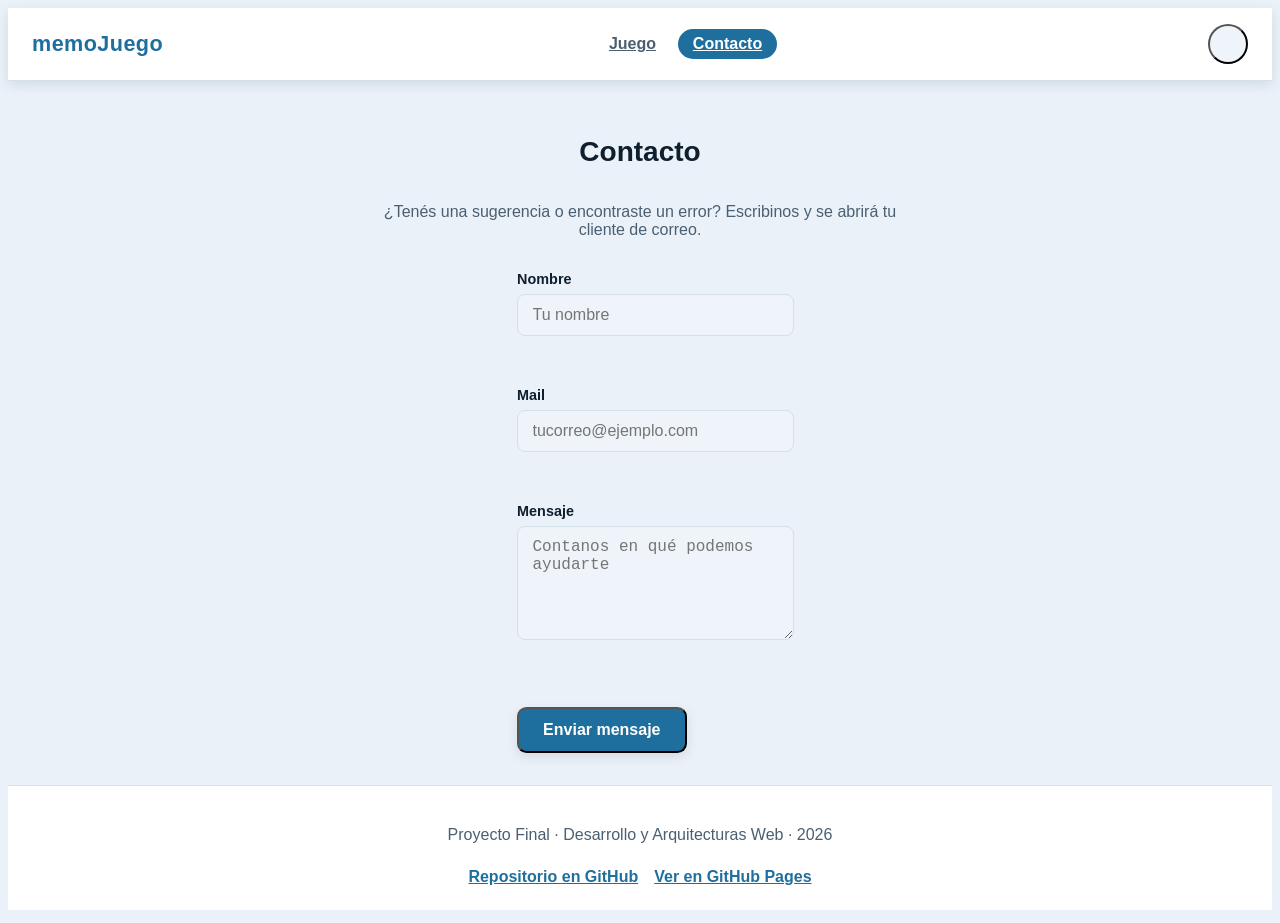
==== pages/contacto.html @ df4efc06 "Estructura de la página de contacto" ====
<!DOCTYPE html>
<html lang="es">
<head>
    <meta charset="UTF-8">
    <meta name="viewport" content="width=device-width, initial-scale=1.0">
    <title>Contacto - memoJuego</title>
    <link rel="stylesheet" href="../css/reset.css">
    <link rel="stylesheet" href="../css/estilos.css">
</head>
<body>
    <header class="encabezado">
        <div class="marca-sitio">
            <span class="nombre-sitio">memoJuego</span>
        </div>
        <nav class="navegacion" aria-label="Navegación principal">
            <a class="enlace-nav" href="../index.html">Juego</a>
            <a class="enlace-nav enlace-nav-activo" href="contacto.html">Contacto</a>
        </nav>
        <div class="acciones-encabezado">
            <button class="boton-icono" id="boton-tema" type="button" aria-label="Cambiar entre modo claro y oscuro">
                <img class="icono-boton" src="../assets/imagenes/luna.svg" alt="" aria-hidden="true">
            </button>
        </div>
    </header>

    <main class="contenido">
        <section class="pantalla vista-contacto" aria-labelledby="titulo-contacto">
            <h1 class="titulo-pantalla" id="titulo-contacto">Contacto</h1>
            <p class="texto-pantalla">¿Tenés una sugerencia o encontraste un error? Escribinos y se abrirá tu cliente de correo.</p>

            <form class="formulario-contacto" id="formulario-contacto" novalidate>
                <div class="campo">
                    <label class="etiqueta-campo" for="contacto-nombre">Nombre</label>
                    <input class="control-campo" id="contacto-nombre" type="text" placeholder="Tu nombre" autocomplete="off">
                    <p class="error-campo" id="error-contacto-nombre" role="alert"></p>
                </div>

                <div class="campo">
                    <label class="etiqueta-campo" for="contacto-mail">Mail</label>
                    <input class="control-campo" id="contacto-mail" type="text" placeholder="tucorreo@ejemplo.com" autocomplete="off">
                    <p class="error-campo" id="error-contacto-mail" role="alert"></p>
                </div>

                <div class="campo">
                    <label class="etiqueta-campo" for="contacto-mensaje">Mensaje</label>
                    <textarea class="control-campo control-campo-area" id="contacto-mensaje" rows="5" placeholder="Contanos en qué podemos ayudarte"></textarea>
                    <p class="error-campo" id="error-contacto-mensaje" role="alert"></p>
                </div>

                <p class="exito-campo" id="exito-contacto" role="status"></p>

                <button class="boton boton-primario" id="boton-enviar" type="submit">Enviar mensaje</button>
            </form>
        </section>
    </main>

    <footer class="pie">
        <p class="texto-pie">Proyecto Final · Desarrollo y Arquitecturas Web · 2026</p>
        <div class="enlaces-pie">
            <a class="enlace-pie" id="enlace-repositorio" href="https://github.com/UAIFede/daw2026-exfinal-riquelme" target="_blank" rel="noopener noreferrer">Repositorio en GitHub</a>
            <a class="enlace-pie" id="enlace-pages" href="https://uaifede.github.io/daw2026-exfinal-riquelme/" target="_blank" rel="noopener noreferrer">Ver en GitHub Pages</a>
        </div>
    </footer>
</body>
</html>
---- css/estilos.css ----
:root {
    --color-fondo: #eaf1f8;
    --color-superficie: #ffffff;
    --color-superficie-suave: #eef4fa;
    --color-borde: #d3e0ea;
    --color-texto: #0f1f2e;
    --color-texto-suave: #4a5f72;
    --color-primario: #1f6f9e;
    --color-primario-oscuro: #155879;
    --color-acento: #f5a623;
    --color-peligro: #d1495b;
    --color-exito: #2e9e6b;
    --sombra: 0 0.25rem 0.75rem #0f1f2e1a;
    --sombra-fuerte: 0 0.75rem 2rem #0f1f2e33;
    --radio: 0.75rem;
    --transicion: 0.25s ease;
}

body.tema-oscuro {
    --color-fondo: #0f1a17;
    --color-superficie: #16241f;
    --color-superficie-suave: #1d2f28;
    --color-borde: #2a3d35;
    --color-texto: #e7efe9;
    --color-texto-suave: #9fb3aa;
    --color-primario: #37b48f;
    --color-primario-oscuro: #2a8f72;
    --color-peligro: #e06c7c;
    --sombra: 0 0.25rem 0.75rem #00000059;
}

body {
    display: flex;
    flex-direction: column;
    min-height: 100vh;
    background-color: var(--color-fondo);
    color: var(--color-texto);
    font-family: "Segoe UI", "Helvetica Neue", Arial, sans-serif;
    transition: background-color var(--transicion), color var(--transicion);
}

h1 {
    font-size: 1.75rem;
}

h2 {
    font-size: 1.4rem;
}

.encabezado {
    display: flex;
    justify-content: space-between;
    align-items: center;
    gap: 1rem;
    padding: 1rem 1.5rem;
    background-color: var(--color-superficie);
    border-bottom: 1px solid var(--color-borde);
    box-shadow: var(--sombra);
}

.marca-sitio {
    display: flex;
    align-items: center;
    gap: 0.5rem;
}

.nombre-sitio {
    color: var(--color-primario);
    letter-spacing: 0.02em;
    font-size: 1.35rem;
    font-weight: 700;
}

.acciones-encabezado {
    display: flex;
    gap: 0.5rem;
}

.navegacion {
    display: flex;
    gap: 0.5rem;
}

.enlace-nav {
    padding: 0.4rem 0.9rem;
    border-radius: 999px;
    color: var(--color-texto-suave);
    font-weight: 600;
    transition: background-color var(--transicion), color var(--transicion);
}

.enlace-nav:hover,
.enlace-nav:focus-visible {
    background-color: var(--color-superficie-suave);
    color: var(--color-texto);
}

.enlace-nav-activo {
    background-color: var(--color-primario);
    color: #ffffff;
}

.enlace-nav-activo:hover,
.enlace-nav-activo:focus-visible {
    background-color: var(--color-primario-oscuro);
    color: #ffffff;
}

.boton-icono {
    display: flex;
    justify-content: center;
    align-items: center;
    width: 2.5rem;
    height: 2.5rem;
    border-radius: 50%;
    background-color: var(--color-superficie-suave);
    transition: background-color var(--transicion), transform var(--transicion);
}

.boton-icono:hover,
.boton-icono:focus-visible {
    background-color: var(--color-borde);
    transform: translateY(-1px);
}

.contenido {
    display: flex;
    flex: 1;
    flex-direction: column;
    align-items: center;
    width: 100%;
    max-width: 60rem;
    margin: 0 auto;
    padding: 2rem 1.5rem;
}

.pantalla {
    display: flex;
    flex-direction: column;
    align-items: center;
    width: 100%;
}

.titulo-pantalla {
    text-align: center;
    color: var(--color-texto);
}

.texto-pantalla {
    max-width: 34rem;
    margin: 0.75rem auto 2rem;
    text-align: center;
    color: var(--color-texto-suave);
}

.formulario-inicio {
    display: flex;
    flex-direction: column;
    gap: 1.5rem;
    width: 100%;
    max-width: 26rem;
    padding: 2rem;
    background-color: var(--color-superficie);
    border: 1px solid var(--color-borde);
    border-radius: var(--radio);
    box-shadow: var(--sombra);
}

.campo {
    display: flex;
    flex-direction: column;
    gap: 0.4rem;
    border: none;
}

.etiqueta-campo {
    color: var(--color-texto);
    font-size: 0.9rem;
    font-weight: 600;
}

.control-campo {
    width: 100%;
    padding: 0.7rem 0.9rem;
    background-color: var(--color-superficie-suave);
    border: 1px solid var(--color-borde);
    border-radius: 0.5rem;
    color: var(--color-texto);
    font-size: 1rem;
    transition: border-color var(--transicion), box-shadow var(--transicion);
}

.control-campo:focus-visible {
    border-color: var(--color-primario);
    outline: none;
    box-shadow: 0 0 0 3px #1f6f5c33;
}

.error-campo {
    min-height: 1.1rem;
    color: var(--color-peligro);
    font-size: 0.85rem;
    font-weight: 600;
}

.campo-niveles {
    gap: 0.75rem;
}

.selector-nivel {
    display: flex;
    gap: 0.6rem;
}

.opcion-nivel {
    display: flex;
    flex: 1;
    flex-direction: column;
    gap: 0.2rem;
    padding: 0.75rem 0.5rem;
    background-color: var(--color-superficie-suave);
    border: 2px solid var(--color-borde);
    border-radius: 0.6rem;
    text-align: center;
    transition: border-color var(--transicion), background-color var(--transicion);
}

.opcion-nivel:hover,
.opcion-nivel:focus-visible {
    border-color: var(--color-primario);
}

.opcion-nivel-activa {
    background-color: #1f6f5c1a;
    border-color: var(--color-primario);
}

.nombre-opcion {
    font-size: 1rem;
    font-weight: 700;
}

.detalle-opcion {
    color: var(--color-texto-suave);
    font-size: 0.75rem;
}

.boton {
    display: inline-flex;
    justify-content: center;
    align-items: center;
    padding: 0.75rem 1.5rem;
    border-radius: 0.6rem;
    text-align: center;
    font-size: 1rem;
    font-weight: 700;
    transition: background-color var(--transicion), transform var(--transicion), box-shadow var(--transicion);
}

.boton:hover,
.boton:focus-visible {
    transform: translateY(-2px);
}

.boton:active {
    transform: translateY(0);
}

.boton-primario {
    background-color: var(--color-primario);
    color: #ffffff;
    box-shadow: var(--sombra);
}

.boton-primario:hover,
.boton-primario:focus-visible {
    background-color: var(--color-primario-oscuro);
}

.boton-fantasma {
    margin-top: 1rem;
    background-color: transparent;
    color: var(--color-primario);
    font-weight: 600;
}

.boton-fantasma:hover,
.boton-fantasma:focus-visible {
    color: var(--color-primario-oscuro);
}

.pie {
    display: flex;
    flex-direction: column;
    align-items: center;
    gap: 0.5rem;
    padding: 1.5rem;
    background-color: var(--color-superficie);
    border-top: 1px solid var(--color-borde);
    text-align: center;
    color: var(--color-texto-suave);
}

.enlaces-pie {
    display: flex;
    flex-wrap: wrap;
    justify-content: center;
    gap: 1rem;
}

.enlace-pie {
    color: var(--color-primario);
    text-decoration: underline;
    font-weight: 600;
}
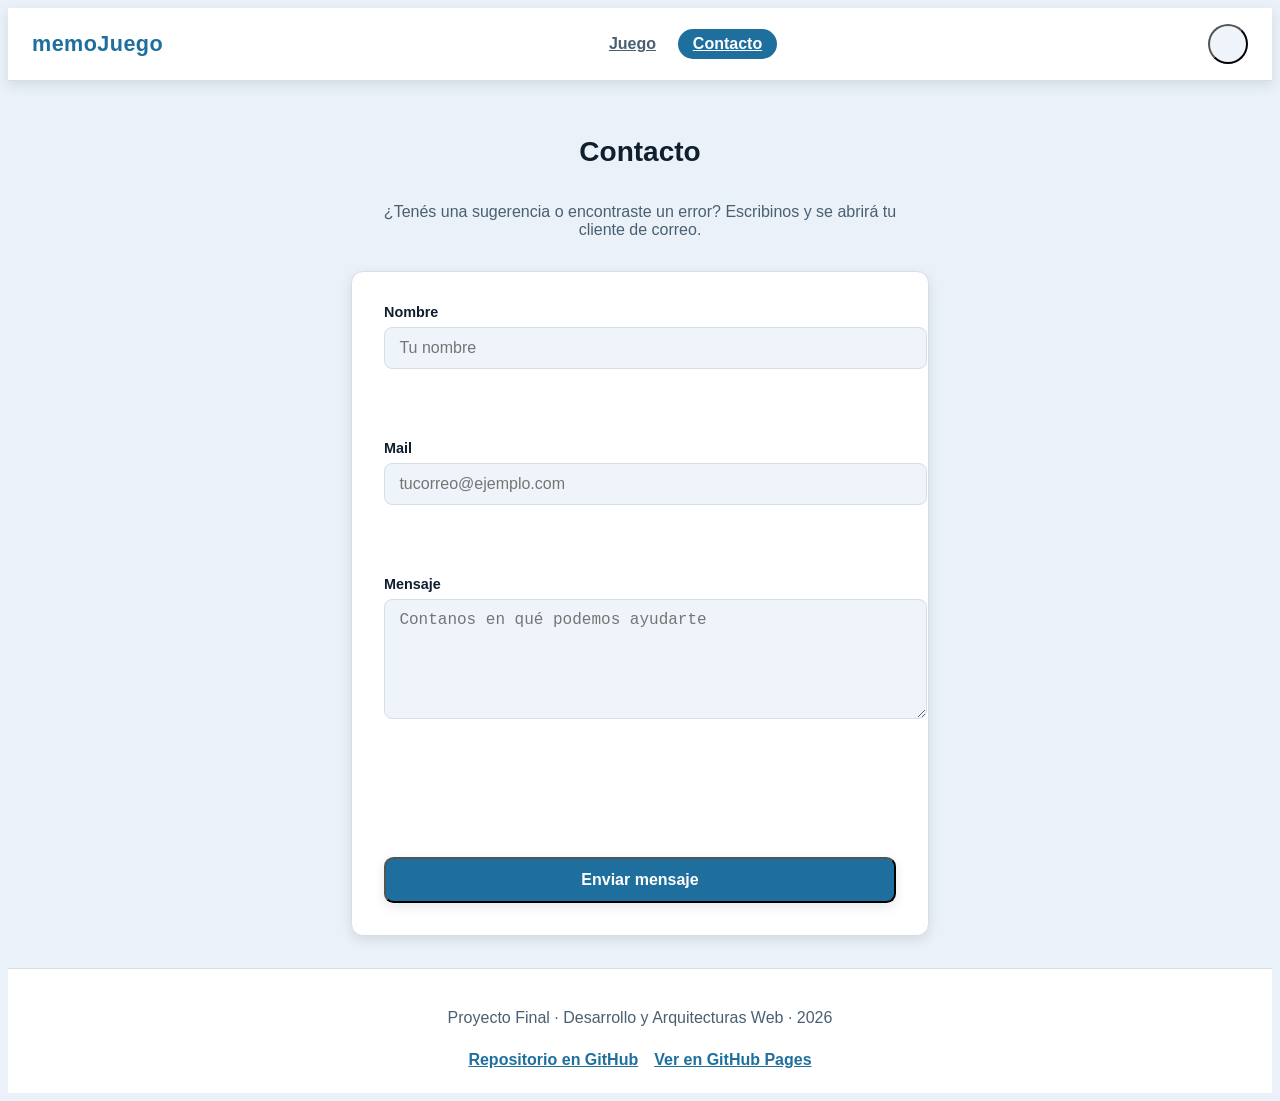
==== commit 308ccfd3: "Agrego js para manejar el formulario de contacto" ====
--- a/pages/contacto.html
+++ b/pages/contacto.html
@@ -61,5 +61,7 @@
             <a class="enlace-pie" id="enlace-pages" href="https://uaifede.github.io/daw2026-exfinal-riquelme/" target="_blank" rel="noopener noreferrer">Ver en GitHub Pages</a>
         </div>
     </footer>
+    <script src="../js/validaciones.js"></script>
+    <script src="../js/contacto.js"></script>
 </body>
 </html>
--- a/css/estilos.css
+++ b/css/estilos.css
@@ -26,6 +26,7 @@
     --color-primario: #37b48f;
     --color-primario-oscuro: #2a8f72;
     --color-peligro: #e06c7c;
+    --color-exito: #4cc38a;
     --sombra: 0 0.25rem 0.75rem #00000059;
 }
 
@@ -312,4 +313,29 @@
     color: var(--color-primario);
     text-decoration: underline;
     font-weight: 600;
+}
+
+.formulario-contacto {
+    display: flex;
+    flex-direction: column;
+    gap: 1.25rem;
+    width: 100%;
+    max-width: 32rem;
+    padding: 2rem;
+    background-color: var(--color-superficie);
+    border: 1px solid var(--color-borde);
+    border-radius: var(--radio);
+    box-shadow: var(--sombra);
+}
+
+.control-campo-area {
+    resize: vertical;
+    min-height: 6rem;
+}
+
+.exito-campo {
+    min-height: 1.1rem;
+    color: var(--color-exito);
+    font-size: 0.9rem;
+    font-weight: 600;
 }
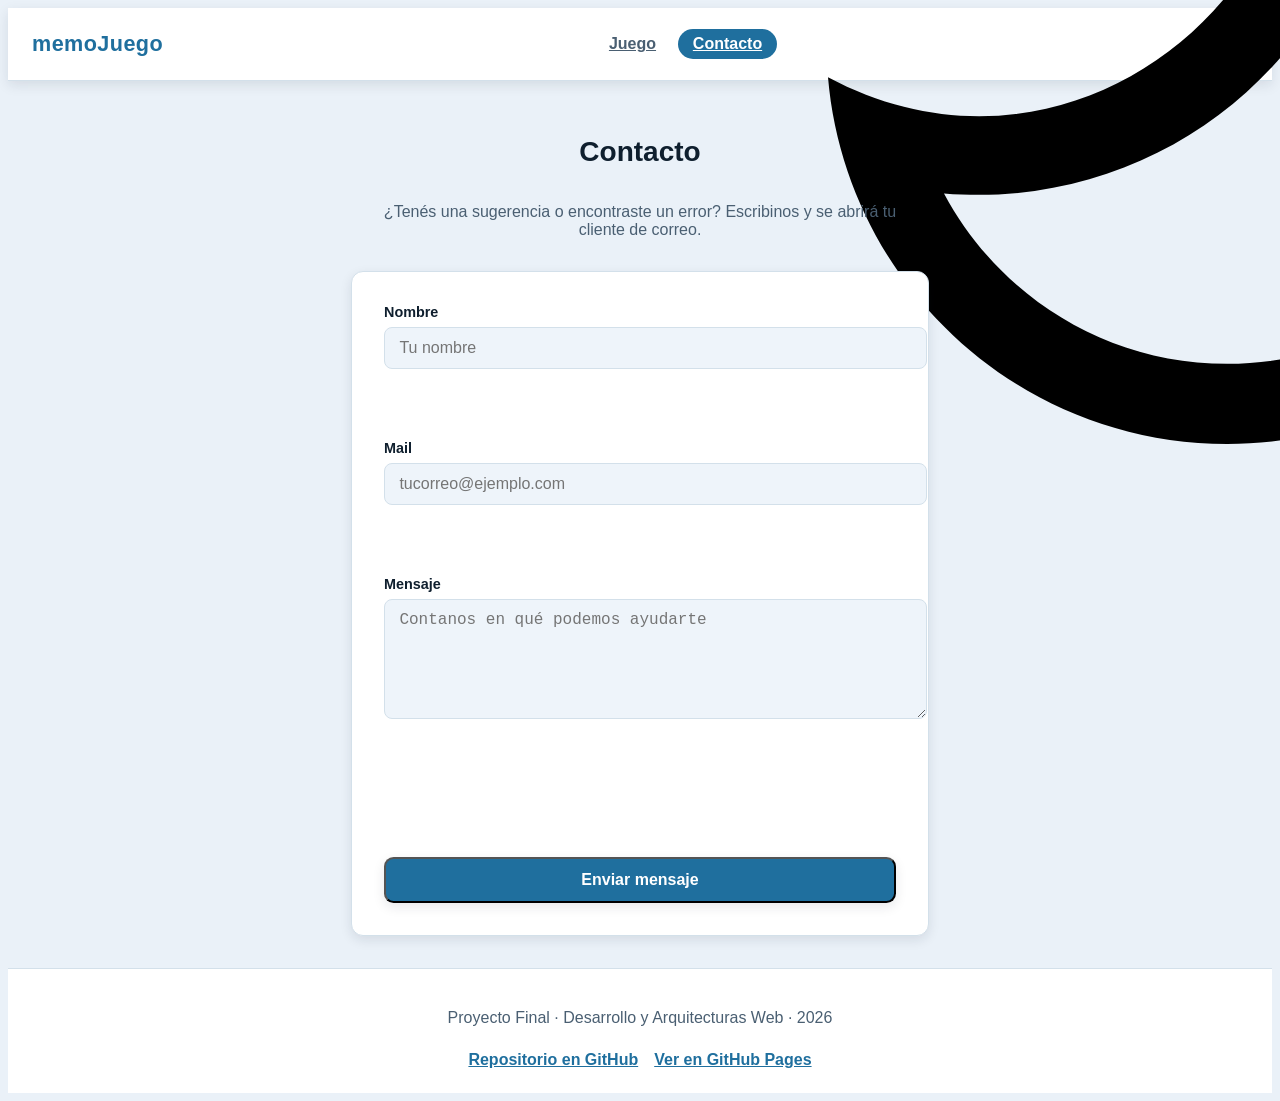
==== commit d476a608: "Agrego imagenes en formato svg, y sonidos en formato mp3" ====
--- a/pages/contacto.html
+++ b/pages/contacto.html
@@ -4,7 +4,6 @@
     <meta charset="UTF-8">
     <meta name="viewport" content="width=device-width, initial-scale=1.0">
     <title>Contacto - memoJuego</title>
-    <link rel="stylesheet" href="../css/reset.css">
     <link rel="stylesheet" href="../css/estilos.css">
 </head>
 <body>
--- a/css/estilos.css
+++ b/css/estilos.css
@@ -338,4 +338,88 @@
     color: var(--color-exito);
     font-size: 0.9rem;
     font-weight: 600;
+}
+
+.tablero-superior {
+    width: 100%;
+    margin-bottom: 1.5rem;
+}
+
+.marcador {
+    display: flex;
+    flex-wrap: wrap;
+    justify-content: center;
+    gap: 0.75rem;
+    width: 100%;
+}
+
+.item-marcador {
+    display: flex;
+    flex: 1;
+    flex-direction: column;
+    align-items: center;
+    gap: 0.15rem;
+    min-width: 5rem;
+    padding: 0.6rem 0.75rem;
+    background-color: var(--color-superficie);
+    border: 1px solid var(--color-borde);
+    border-radius: 0.6rem;
+    box-shadow: var(--sombra);
+}
+
+.etiqueta-marcador {
+    color: var(--color-texto-suave);
+    text-transform: uppercase;
+    letter-spacing: 0.05em;
+    font-size: 0.65rem;
+    font-weight: 700;
+}
+
+.valor-marcador {
+    color: var(--color-texto);
+    font-size: 1.1rem;
+    font-weight: 700;
+}
+
+.tablero {
+    display: flex;
+    flex-wrap: wrap;
+    justify-content: center;
+    gap: 0.5rem;
+    width: 100%;
+    max-width: 34rem;
+    margin: 0 auto;
+}
+
+.boton-secundario {
+    background-color: var(--color-superficie);
+    border: 1px solid var(--color-borde);
+    color: var(--color-texto);
+}
+
+.controles-juego {
+    display: flex;
+    flex-wrap: wrap;
+    justify-content: center;
+    gap: 0.75rem;
+    margin-top: 1.75rem;
+}
+
+.controles-juego .boton-fantasma {
+    margin-top: 0;
+}
+
+.oculto {
+    display: none;
+}
+
+.visualmente-oculto {
+    position: absolute;
+    width: 1px;
+    height: 1px;
+    margin: -1px;
+    padding: 0;
+    border: 0;
+    overflow: hidden;
+    clip: rect(0, 0, 0, 0);
 }
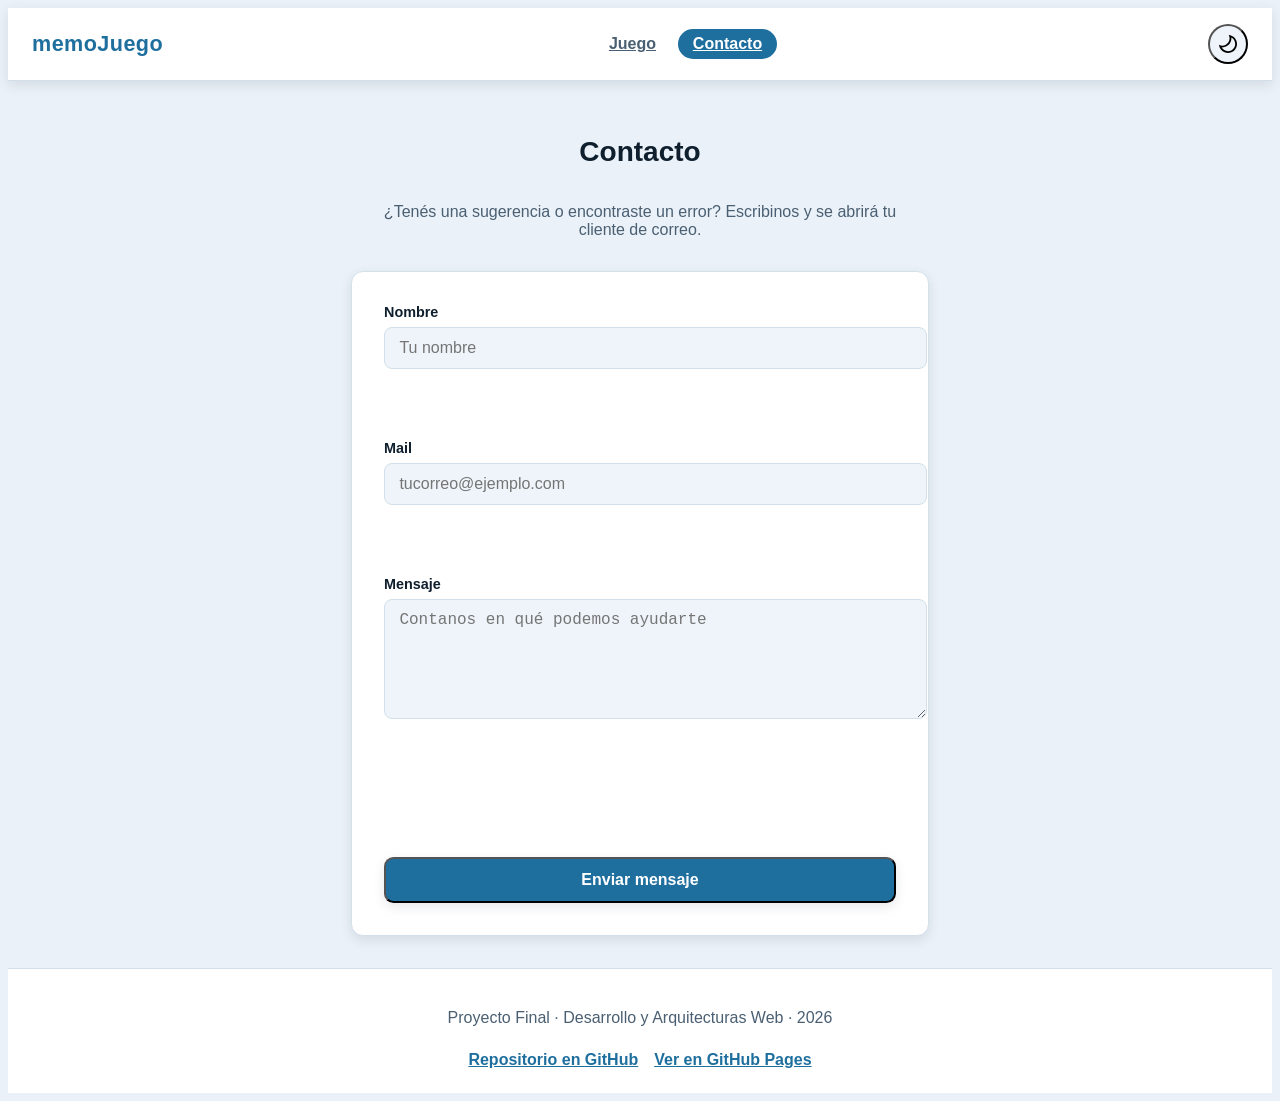
==== commit 83191bbe: "Funcionalidad de reproducir sonidos según el evento del juego" ====
--- a/pages/contacto.html
+++ b/pages/contacto.html
@@ -62,5 +62,6 @@
     </footer>
     <script src="../js/validaciones.js"></script>
     <script src="../js/contacto.js"></script>
+    <script src="../js/almacenamiento.js"></script>
 </body>
 </html>
--- a/css/estilos.css
+++ b/css/estilos.css
@@ -27,7 +27,9 @@
     --color-primario-oscuro: #2a8f72;
     --color-peligro: #e06c7c;
     --color-exito: #4cc38a;
+    --color-acento: #f5b544;
     --sombra: 0 0.25rem 0.75rem #00000059;
+    --sombra-fuerte: 0 0.75rem 2rem #00000080;
 }
 
 body {
@@ -422,4 +424,278 @@
     border: 0;
     overflow: hidden;
     clip: rect(0, 0, 0, 0);
+}
+
+.carta {
+    display: block;
+    position: relative;
+    aspect-ratio: 1 / 1;
+    background: transparent;
+    border-radius: 0.6rem;
+    perspective: 60rem;
+}
+
+.carta:focus-visible {
+    outline: 3px solid var(--color-acento);
+    outline-offset: 2px;
+}
+
+.interior-carta {
+    position: absolute;
+    inset: 0;
+    transition: transform 0.4s ease;
+    transform-style: preserve-3d;
+}
+
+.cara-carta {
+    display: flex;
+    position: absolute;
+    inset: 0;
+    justify-content: center;
+    align-items: center;
+    border-radius: 0.6rem;
+    backface-visibility: hidden;
+}
+
+.cara-dorso {
+    background: linear-gradient(135deg, #1f6f5c, #2a8f72);
+    box-shadow: var(--sombra);
+}
+
+.cara-frente {
+    background-color: var(--color-superficie);
+    border: 2px solid var(--color-borde);
+    box-shadow: var(--sombra);
+    transform: rotateY(180deg);
+}
+
+.tablero-facil .carta {
+    flex: 0 0 calc((100% - 1.5rem) / 4);
+}
+
+.tablero-medio .carta {
+    flex: 0 0 calc((100% - 2rem) / 5);
+}
+
+.tablero-dificil .carta {
+    flex: 0 0 calc((100% - 2.5rem) / 6);
+}
+
+.carta:disabled {
+    cursor: default;
+}
+
+.icono-boton {
+    width: 1.15rem;
+    height: 1.15rem;
+}
+
+body.tema-oscuro .icono-boton {
+    filter: invert(1);
+}
+
+.cara-dorso img {
+    width: 45%;
+    height: 45%;
+    object-fit: contain;
+}
+
+.imagen-carta {
+    width: 65%;
+    height: 65%;
+    object-fit: contain;
+}
+
+.icono-modal {
+    width: 3rem;
+    height: 3rem;
+}
+
+body.tema-oscuro .icono-modal-mono {
+    filter: invert(1);
+}
+
+.carta.esta-volteada .interior-carta,
+.carta.es-correcta .interior-carta {
+    transform: rotateY(180deg);
+}
+
+.carta.es-correcta .cara-frente {
+    border-color: var(--color-exito);
+    background-color: #2e9e6b1a;
+}
+
+.carta.es-incorrecta .cara-frente {
+    border-color: var(--color-peligro);
+    background-color: #d1495b1a;
+    animation: temblar 0.35s ease;
+}
+
+@keyframes temblar {
+    25% {
+        transform: rotateY(180deg) translateX(-0.25rem);
+    }
+
+    75% {
+        transform: rotateY(180deg) translateX(0.25rem);
+    }
+}
+
+.modal {
+    display: flex;
+    position: fixed;
+    inset: 0;
+    z-index: 10;
+    justify-content: center;
+    align-items: center;
+    padding: 1.5rem;
+    background-color: #14231dcc;
+}
+
+.caja-modal {
+    display: flex;
+    flex-direction: column;
+    align-items: center;
+    gap: 1rem;
+    width: 100%;
+    max-width: 26rem;
+    padding: 2rem;
+    background-color: var(--color-superficie);
+    border-radius: var(--radio);
+    text-align: center;
+    box-shadow: var(--sombra-fuerte);
+    animation: aparecer 0.25s ease;
+}
+
+.titulo-modal {
+    color: var(--color-texto);
+}
+
+.subtitulo-modal {
+    color: var(--color-texto-suave);
+}
+
+.acciones-modal {
+    display: flex;
+    flex-wrap: wrap;
+    justify-content: center;
+    gap: 0.75rem;
+    width: 100%;
+}
+
+.detalle-puntaje {
+    display: flex;
+    flex-direction: column;
+    gap: 0.4rem;
+    width: 100%;
+    padding: 1rem;
+    background-color: var(--color-superficie-suave);
+    border-radius: 0.6rem;
+    text-align: left;
+    font-size: 0.9rem;
+}
+
+.fila-puntaje {
+    display: flex;
+    justify-content: space-between;
+    gap: 1rem;
+}
+
+.fila-puntaje-total {
+    padding-top: 0.4rem;
+    border-top: 1px solid var(--color-borde);
+    font-weight: 700;
+}
+
+@keyframes aparecer {
+    from {
+        transform: translateY(0.75rem);
+        opacity: 0;
+    }
+
+    to {
+        transform: translateY(0);
+        opacity: 1;
+    }
+}
+
+.caja-modal-ancha {
+    max-width: 34rem;
+}
+
+.control-campo-select {
+    cursor: pointer;
+}
+
+.ranking-controles {
+    display: flex;
+    align-items: center;
+    gap: 0.6rem;
+    width: 100%;
+}
+
+.ranking-controles .etiqueta-campo {
+    margin: 0;
+}
+
+.ranking-controles .control-campo-select {
+    width: auto;
+    flex: 1;
+}
+
+.ranking-tabla {
+    display: flex;
+    flex-direction: column;
+    gap: 0.4rem;
+    width: 100%;
+    max-height: 18rem;
+    overflow-y: auto;
+}
+
+.ranking-fila {
+    display: flex;
+    align-items: center;
+    gap: 0.75rem;
+    padding: 0.6rem 0.75rem;
+    background-color: var(--color-superficie-suave);
+    border-radius: 0.5rem;
+    text-align: left;
+}
+
+.posicion-fila {
+    color: var(--color-primario);
+    font-size: 1.1rem;
+    font-weight: 700;
+}
+
+.datos-fila {
+    display: flex;
+    flex: 1;
+    flex-direction: column;
+}
+
+.nombre-fila {
+    font-weight: 700;
+}
+
+.meta-fila {
+    color: var(--color-texto-suave);
+    font-size: 0.8rem;
+}
+
+.puntaje-fila {
+    color: var(--color-texto);
+    font-size: 1.05rem;
+    font-weight: 700;
+}
+
+.ranking-vacio {
+    padding: 1.5rem;
+    text-align: center;
+    color: var(--color-texto-suave);
+}
+
+.boton-peligro {
+    background-color: var(--color-peligro);
+    color: #ffffff;
 }
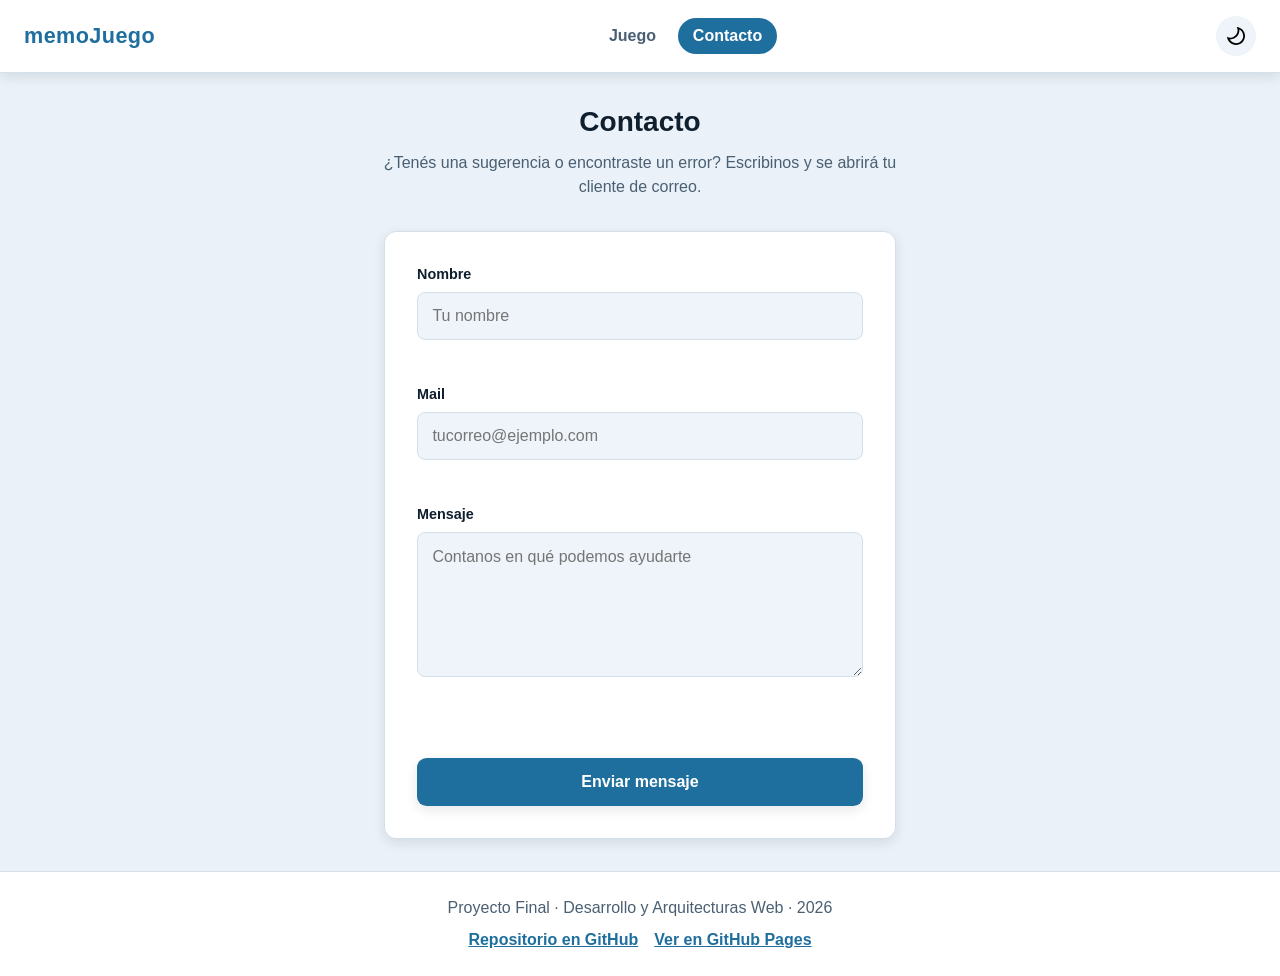
==== commit 74682f3a: "Refactorizacion y reordenamiento de código" ====
--- a/pages/contacto.html
+++ b/pages/contacto.html
@@ -60,8 +60,8 @@
             <a class="enlace-pie" id="enlace-pages" href="https://uaifede.github.io/daw2026-exfinal-riquelme/" target="_blank" rel="noopener noreferrer">Ver en GitHub Pages</a>
         </div>
     </footer>
+    <script src="../js/almacenamiento.js"></script>
     <script src="../js/validaciones.js"></script>
     <script src="../js/contacto.js"></script>
-    <script src="../js/almacenamiento.js"></script>
 </body>
 </html>
--- a/css/estilos.css
+++ b/css/estilos.css
@@ -1,3 +1,55 @@
+*,
+*::before,
+*::after {
+    box-sizing: border-box;
+    margin: 0;
+    padding: 0;
+}
+
+html {
+    font-size: 100%;
+    line-height: 1.5;
+    -webkit-text-size-adjust: 100%;
+}
+
+ul,
+ol {
+    list-style: none;
+}
+
+a {
+    color: inherit;
+    text-decoration: none;
+}
+
+button {
+    border: none;
+    background: none;
+    color: inherit;
+    font: inherit;
+    cursor: pointer;
+}
+
+input,
+textarea,
+select {
+    border: none;
+    color: inherit;
+    font: inherit;
+}
+
+img {
+    display: block;
+    max-width: 100%;
+}
+
+h1,
+h2,
+h3 {
+    font-weight: 700;
+    line-height: 1.2;
+}
+
 :root {
     --color-fondo: #eaf1f8;
     --color-superficie: #ffffff;
@@ -17,17 +69,17 @@
 }
 
 body.tema-oscuro {
-    --color-fondo: #0f1a17;
-    --color-superficie: #16241f;
-    --color-superficie-suave: #1d2f28;
-    --color-borde: #2a3d35;
-    --color-texto: #e7efe9;
-    --color-texto-suave: #9fb3aa;
-    --color-primario: #37b48f;
-    --color-primario-oscuro: #2a8f72;
+    --color-fondo: #0b1622;
+    --color-superficie: #13212e;
+    --color-superficie-suave: #1a2c3d;
+    --color-borde: #2a3f52;
+    --color-texto: #e7eef5;
+    --color-texto-suave: #9db0c2;
+    --color-primario: #2f7fb0;
+    --color-primario-oscuro: #23628a;
+    --color-acento: #f5b544;
     --color-peligro: #e06c7c;
     --color-exito: #4cc38a;
-    --color-acento: #f5b544;
     --sombra: 0 0.25rem 0.75rem #00000059;
     --sombra-fuerte: 0 0.75rem 2rem #00000080;
 }
@@ -126,6 +178,15 @@
     transform: translateY(-1px);
 }
 
+.icono-boton {
+    width: 1.15rem;
+    height: 1.15rem;
+}
+
+body.tema-oscuro .icono-boton {
+    filter: invert(1);
+}
+
 .contenido {
     display: flex;
     flex: 1;
@@ -169,6 +230,19 @@
     box-shadow: var(--sombra);
 }
 
+.formulario-contacto {
+    display: flex;
+    flex-direction: column;
+    gap: 1.25rem;
+    width: 100%;
+    max-width: 32rem;
+    padding: 2rem;
+    background-color: var(--color-superficie);
+    border: 1px solid var(--color-borde);
+    border-radius: var(--radio);
+    box-shadow: var(--sombra);
+}
+
 .campo {
     display: flex;
     flex-direction: column;
@@ -196,13 +270,29 @@
 .control-campo:focus-visible {
     border-color: var(--color-primario);
     outline: none;
-    box-shadow: 0 0 0 3px #1f6f5c33;
+    box-shadow: 0 0 0 3px #1f6f9e33;
+}
+
+.control-campo-area {
+    resize: vertical;
+    min-height: 6rem;
+}
+
+.control-campo-select {
+    cursor: pointer;
 }
 
 .error-campo {
     min-height: 1.1rem;
     color: var(--color-peligro);
     font-size: 0.85rem;
+    font-weight: 600;
+}
+
+.exito-campo {
+    min-height: 1.1rem;
+    color: var(--color-exito);
+    font-size: 0.9rem;
     font-weight: 600;
 }
 
@@ -234,7 +324,7 @@
 }
 
 .opcion-nivel-activa {
-    background-color: #1f6f5c1a;
+    background-color: #1f6f9e1a;
     border-color: var(--color-primario);
 }
 
@@ -278,6 +368,12 @@
 .boton-primario:hover,
 .boton-primario:focus-visible {
     background-color: var(--color-primario-oscuro);
+}
+
+.boton-secundario {
+    background-color: var(--color-superficie);
+    border: 1px solid var(--color-borde);
+    color: var(--color-texto);
 }
 
 .boton-fantasma {
@@ -292,54 +388,9 @@
     color: var(--color-primario-oscuro);
 }
 
-.pie {
-    display: flex;
-    flex-direction: column;
-    align-items: center;
-    gap: 0.5rem;
-    padding: 1.5rem;
-    background-color: var(--color-superficie);
-    border-top: 1px solid var(--color-borde);
-    text-align: center;
-    color: var(--color-texto-suave);
-}
-
-.enlaces-pie {
-    display: flex;
-    flex-wrap: wrap;
-    justify-content: center;
-    gap: 1rem;
-}
-
-.enlace-pie {
-    color: var(--color-primario);
-    text-decoration: underline;
-    font-weight: 600;
-}
-
-.formulario-contacto {
-    display: flex;
-    flex-direction: column;
-    gap: 1.25rem;
-    width: 100%;
-    max-width: 32rem;
-    padding: 2rem;
-    background-color: var(--color-superficie);
-    border: 1px solid var(--color-borde);
-    border-radius: var(--radio);
-    box-shadow: var(--sombra);
-}
-
-.control-campo-area {
-    resize: vertical;
-    min-height: 6rem;
-}
-
-.exito-campo {
-    min-height: 1.1rem;
-    color: var(--color-exito);
-    font-size: 0.9rem;
-    font-weight: 600;
+.boton-peligro {
+    background-color: var(--color-peligro);
+    color: #ffffff;
 }
 
 .tablero-superior {
@@ -393,10 +444,79 @@
     margin: 0 auto;
 }
 
-.boton-secundario {
+.carta {
+    display: block;
+    position: relative;
+    aspect-ratio: 1 / 1;
+    background: transparent;
+    border-radius: 0.6rem;
+    perspective: 60rem;
+}
+
+.carta:focus-visible {
+    outline: 3px solid var(--color-acento);
+    outline-offset: 2px;
+}
+
+.interior-carta {
+    position: absolute;
+    inset: 0;
+    transition: transform 0.4s ease;
+    transform-style: preserve-3d;
+}
+
+.cara-carta {
+    display: flex;
+    position: absolute;
+    inset: 0;
+    justify-content: center;
+    align-items: center;
+    border-radius: 0.6rem;
+    backface-visibility: hidden;
+}
+
+.cara-dorso {
+    background: linear-gradient(135deg, #1f6f9e, #2f8fc4);
+    box-shadow: var(--sombra);
+}
+
+.cara-dorso img {
+    width: 45%;
+    height: 45%;
+    object-fit: contain;
+}
+
+.cara-frente {
     background-color: var(--color-superficie);
-    border: 1px solid var(--color-borde);
-    color: var(--color-texto);
+    border: 2px solid var(--color-borde);
+    box-shadow: var(--sombra);
+    transform: rotateY(180deg);
+}
+
+.imagen-carta {
+    width: 65%;
+    height: 65%;
+    object-fit: contain;
+}
+
+.carta.esta-volteada .interior-carta,
+.carta.es-correcta .interior-carta {
+    transform: rotateY(180deg);
+}
+
+.carta.es-correcta .cara-frente {
+    border-color: var(--color-exito);
+    background-color: #2e9e6b1a;
+}
+
+.carta.es-incorrecta .cara-frente {
+    border-color: var(--color-peligro);
+    background-color: #d1495b1a;
+    animation: temblar 0.35s ease;
+}
+
+.carta:disabled {
+    cursor: default;
 }
 
 .controles-juego {
@@ -409,6 +529,178 @@
 
 .controles-juego .boton-fantasma {
     margin-top: 0;
+}
+
+.pie {
+    display: flex;
+    flex-direction: column;
+    align-items: center;
+    gap: 0.5rem;
+    padding: 1.5rem;
+    background-color: var(--color-superficie);
+    border-top: 1px solid var(--color-borde);
+    text-align: center;
+    color: var(--color-texto-suave);
+}
+
+.enlaces-pie {
+    display: flex;
+    flex-wrap: wrap;
+    justify-content: center;
+    gap: 1rem;
+}
+
+.enlace-pie {
+    color: var(--color-primario);
+    text-decoration: underline;
+    font-weight: 600;
+}
+
+.modal {
+    display: flex;
+    position: fixed;
+    inset: 0;
+    z-index: 10;
+    justify-content: center;
+    align-items: center;
+    padding: 1.5rem;
+    background-color: #0f1f2ecc;
+}
+
+.caja-modal {
+    display: flex;
+    flex-direction: column;
+    align-items: center;
+    gap: 1rem;
+    width: 100%;
+    max-width: 26rem;
+    padding: 2rem;
+    background-color: var(--color-superficie);
+    border-radius: var(--radio);
+    text-align: center;
+    box-shadow: var(--sombra-fuerte);
+    animation: aparecer 0.25s ease;
+}
+
+.caja-modal-ancha {
+    max-width: 34rem;
+}
+
+.icono-modal {
+    width: 3rem;
+    height: 3rem;
+}
+
+body.tema-oscuro .icono-modal-mono {
+    filter: invert(1);
+}
+
+.titulo-modal {
+    color: var(--color-texto);
+}
+
+.subtitulo-modal {
+    color: var(--color-texto-suave);
+}
+
+.acciones-modal {
+    display: flex;
+    flex-wrap: wrap;
+    justify-content: center;
+    gap: 0.75rem;
+    width: 100%;
+}
+
+.detalle-puntaje {
+    display: flex;
+    flex-direction: column;
+    gap: 0.4rem;
+    width: 100%;
+    padding: 1rem;
+    background-color: var(--color-superficie-suave);
+    border-radius: 0.6rem;
+    text-align: left;
+    font-size: 0.9rem;
+}
+
+.fila-puntaje {
+    display: flex;
+    justify-content: space-between;
+    gap: 1rem;
+}
+
+.fila-puntaje-total {
+    padding-top: 0.4rem;
+    border-top: 1px solid var(--color-borde);
+    font-weight: 700;
+}
+
+.ranking-controles {
+    display: flex;
+    align-items: center;
+    gap: 0.6rem;
+    width: 100%;
+}
+
+.ranking-controles .etiqueta-campo {
+    margin: 0;
+}
+
+.ranking-controles .control-campo-select {
+    width: auto;
+    flex: 1;
+}
+
+.ranking-tabla {
+    display: flex;
+    flex-direction: column;
+    gap: 0.4rem;
+    width: 100%;
+    max-height: 18rem;
+    overflow-y: auto;
+}
+
+.ranking-fila {
+    display: flex;
+    align-items: center;
+    gap: 0.75rem;
+    padding: 0.6rem 0.75rem;
+    background-color: var(--color-superficie-suave);
+    border-radius: 0.5rem;
+    text-align: left;
+}
+
+.posicion-fila {
+    color: var(--color-primario);
+    font-size: 1.1rem;
+    font-weight: 700;
+}
+
+.datos-fila {
+    display: flex;
+    flex: 1;
+    flex-direction: column;
+}
+
+.nombre-fila {
+    font-weight: 700;
+}
+
+.meta-fila {
+    color: var(--color-texto-suave);
+    font-size: 0.8rem;
+}
+
+.puntaje-fila {
+    color: var(--color-texto);
+    font-size: 1.05rem;
+    font-weight: 700;
+}
+
+.ranking-vacio {
+    padding: 1.5rem;
+    text-align: center;
+    color: var(--color-texto-suave);
 }
 
 .oculto {
@@ -426,49 +718,6 @@
     clip: rect(0, 0, 0, 0);
 }
 
-.carta {
-    display: block;
-    position: relative;
-    aspect-ratio: 1 / 1;
-    background: transparent;
-    border-radius: 0.6rem;
-    perspective: 60rem;
-}
-
-.carta:focus-visible {
-    outline: 3px solid var(--color-acento);
-    outline-offset: 2px;
-}
-
-.interior-carta {
-    position: absolute;
-    inset: 0;
-    transition: transform 0.4s ease;
-    transform-style: preserve-3d;
-}
-
-.cara-carta {
-    display: flex;
-    position: absolute;
-    inset: 0;
-    justify-content: center;
-    align-items: center;
-    border-radius: 0.6rem;
-    backface-visibility: hidden;
-}
-
-.cara-dorso {
-    background: linear-gradient(135deg, #1f6f5c, #2a8f72);
-    box-shadow: var(--sombra);
-}
-
-.cara-frente {
-    background-color: var(--color-superficie);
-    border: 2px solid var(--color-borde);
-    box-shadow: var(--sombra);
-    transform: rotateY(180deg);
-}
-
 .tablero-facil .carta {
     flex: 0 0 calc((100% - 1.5rem) / 4);
 }
@@ -479,132 +728,6 @@
 
 .tablero-dificil .carta {
     flex: 0 0 calc((100% - 2.5rem) / 6);
-}
-
-.carta:disabled {
-    cursor: default;
-}
-
-.icono-boton {
-    width: 1.15rem;
-    height: 1.15rem;
-}
-
-body.tema-oscuro .icono-boton {
-    filter: invert(1);
-}
-
-.cara-dorso img {
-    width: 45%;
-    height: 45%;
-    object-fit: contain;
-}
-
-.imagen-carta {
-    width: 65%;
-    height: 65%;
-    object-fit: contain;
-}
-
-.icono-modal {
-    width: 3rem;
-    height: 3rem;
-}
-
-body.tema-oscuro .icono-modal-mono {
-    filter: invert(1);
-}
-
-.carta.esta-volteada .interior-carta,
-.carta.es-correcta .interior-carta {
-    transform: rotateY(180deg);
-}
-
-.carta.es-correcta .cara-frente {
-    border-color: var(--color-exito);
-    background-color: #2e9e6b1a;
-}
-
-.carta.es-incorrecta .cara-frente {
-    border-color: var(--color-peligro);
-    background-color: #d1495b1a;
-    animation: temblar 0.35s ease;
-}
-
-@keyframes temblar {
-    25% {
-        transform: rotateY(180deg) translateX(-0.25rem);
-    }
-
-    75% {
-        transform: rotateY(180deg) translateX(0.25rem);
-    }
-}
-
-.modal {
-    display: flex;
-    position: fixed;
-    inset: 0;
-    z-index: 10;
-    justify-content: center;
-    align-items: center;
-    padding: 1.5rem;
-    background-color: #14231dcc;
-}
-
-.caja-modal {
-    display: flex;
-    flex-direction: column;
-    align-items: center;
-    gap: 1rem;
-    width: 100%;
-    max-width: 26rem;
-    padding: 2rem;
-    background-color: var(--color-superficie);
-    border-radius: var(--radio);
-    text-align: center;
-    box-shadow: var(--sombra-fuerte);
-    animation: aparecer 0.25s ease;
-}
-
-.titulo-modal {
-    color: var(--color-texto);
-}
-
-.subtitulo-modal {
-    color: var(--color-texto-suave);
-}
-
-.acciones-modal {
-    display: flex;
-    flex-wrap: wrap;
-    justify-content: center;
-    gap: 0.75rem;
-    width: 100%;
-}
-
-.detalle-puntaje {
-    display: flex;
-    flex-direction: column;
-    gap: 0.4rem;
-    width: 100%;
-    padding: 1rem;
-    background-color: var(--color-superficie-suave);
-    border-radius: 0.6rem;
-    text-align: left;
-    font-size: 0.9rem;
-}
-
-.fila-puntaje {
-    display: flex;
-    justify-content: space-between;
-    gap: 1rem;
-}
-
-.fila-puntaje-total {
-    padding-top: 0.4rem;
-    border-top: 1px solid var(--color-borde);
-    font-weight: 700;
 }
 
 @keyframes aparecer {
@@ -619,83 +742,42 @@
     }
 }
 
-.caja-modal-ancha {
-    max-width: 34rem;
-}
-
-.control-campo-select {
-    cursor: pointer;
-}
-
-.ranking-controles {
-    display: flex;
-    align-items: center;
-    gap: 0.6rem;
-    width: 100%;
-}
-
-.ranking-controles .etiqueta-campo {
-    margin: 0;
-}
-
-.ranking-controles .control-campo-select {
-    width: auto;
-    flex: 1;
-}
-
-.ranking-tabla {
-    display: flex;
-    flex-direction: column;
-    gap: 0.4rem;
-    width: 100%;
-    max-height: 18rem;
-    overflow-y: auto;
-}
-
-.ranking-fila {
-    display: flex;
-    align-items: center;
-    gap: 0.75rem;
-    padding: 0.6rem 0.75rem;
-    background-color: var(--color-superficie-suave);
-    border-radius: 0.5rem;
-    text-align: left;
-}
-
-.posicion-fila {
-    color: var(--color-primario);
-    font-size: 1.1rem;
-    font-weight: 700;
-}
-
-.datos-fila {
-    display: flex;
-    flex: 1;
-    flex-direction: column;
-}
-
-.nombre-fila {
-    font-weight: 700;
-}
-
-.meta-fila {
-    color: var(--color-texto-suave);
-    font-size: 0.8rem;
-}
-
-.puntaje-fila {
-    color: var(--color-texto);
-    font-size: 1.05rem;
-    font-weight: 700;
-}
-
-.ranking-vacio {
-    padding: 1.5rem;
-    text-align: center;
-    color: var(--color-texto-suave);
-}
-
-.boton-peligro {
-    background-color: var(--color-peligro);
-    color: #ffffff;
-}+@keyframes temblar {
+    25% {
+        transform: rotateY(180deg) translateX(-0.25rem);
+    }
+
+    75% {
+        transform: rotateY(180deg) translateX(0.25rem);
+    }
+}
+
+@media (max-width: 640px) {
+    .encabezado {
+        flex-wrap: wrap;
+        justify-content: center;
+    }
+
+    .selector-nivel {
+        flex-direction: column;
+    }
+
+    .item-marcador {
+        min-width: 4rem;
+        padding: 0.5rem;
+    }
+}
+
+@media (prefers-reduced-motion: reduce) {
+    .interior-carta {
+        transition: none;
+    }
+
+    .carta.es-incorrecta .cara-frente {
+        animation: none;
+    }
+
+    .caja-modal {
+        animation: none;
+    }
+}
